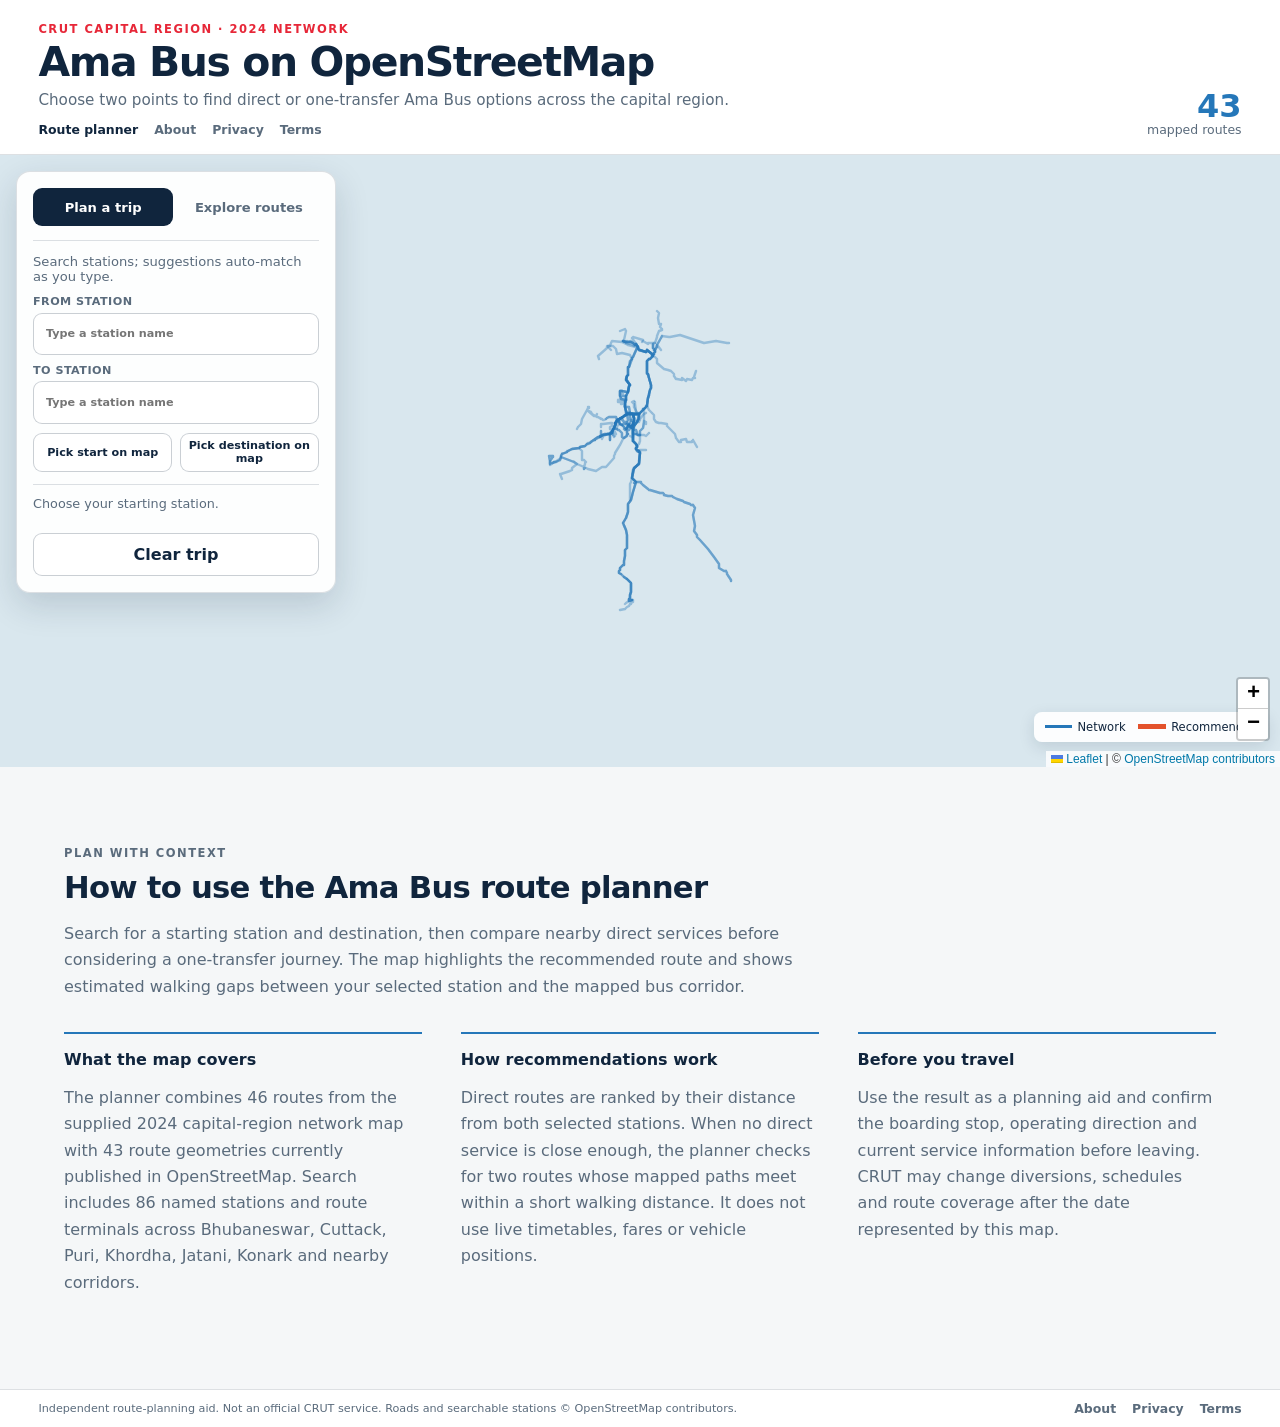
==== index.html @ f5d64ca7 "ui deatils" ====
<!doctype html>
<html lang="en">
<head>
  <meta charset="utf-8">
  <meta name="viewport" content="width=device-width, initial-scale=1">
  <meta name="description" content="Plan Ama Bus journeys across Bhubaneswar, Cuttack, Puri and the Odisha capital region using an interactive OpenStreetMap route explorer.">
  <title>Ama Bus Route Planner | Bhubaneswar, Cuttack and Puri</title>
  <script src="adsense-config.js"></script>
  <script defer src="adsense-loader.js"></script>
  <link rel="stylesheet" href="vendor/leaflet.css">
  <link rel="stylesheet" href="styles.css">
</head>
<body>
  <main class="app-shell">
    <header class="masthead">
      <div class="brand-block">
        <p class="eyebrow">CRUT CAPITAL REGION · 2024 NETWORK</p>
        <h1>Ama Bus on OpenStreetMap</h1>
        <p class="subtitle">Choose two points to find direct or one-transfer Ama Bus options across the capital region.</p>
        <nav class="site-nav" aria-label="Primary navigation">
          <a href="index.html" aria-current="page">Route planner</a>
          <a href="about.html">About</a>
          <a href="privacy.html">Privacy</a>
          <a href="terms.html">Terms</a>
        </nav>
      </div>
      <div class="coverage" aria-label="Map coverage">
        <strong>43</strong><span>mapped routes</span>
      </div>
    </header>

    <section class="map-stage" aria-label="Interactive Ama Bus route map">
      <div id="map"></div>
      <aside class="route-panel" aria-label="Route controls">
        <div class="mode-tabs" aria-label="Map mode">
          <button type="button" id="mode-plan" aria-pressed="true">Plan a trip</button>
          <button type="button" id="mode-explore" aria-pressed="false">Explore routes</button>
        </div>

        <section id="planner-view" aria-label="Trip planner">
          <p class="panel-prompt">Search stations; suggestions auto-match as you type.</p>
          <div class="station-fields">
            <label for="start-station">From station
              <input id="start-station" type="search" list="station-list" autocomplete="off" placeholder="Type a station name">
            </label>
            <label for="end-station">To station
              <input id="end-station" type="search" list="station-list" autocomplete="off" placeholder="Type a station name">
            </label>
            <datalist id="station-list"></datalist>
          </div>
          <div class="point-actions">
            <button type="button" id="set-start" aria-pressed="false">Pick start on map</button>
            <button type="button" id="set-end" aria-pressed="false">Pick destination on map</button>
          </div>
          <div id="trip-summary" class="trip-summary" aria-live="polite">Choose your starting station.</div>
          <div id="planner-results" class="planner-results" aria-live="polite"></div>
          <button type="button" id="clear-trip" class="secondary-button">Clear trip</button>
        </section>

        <section id="explore-view" hidden aria-label="Route explorer">
          <label for="route-select">Route</label>
          <select id="route-select">
            <option value="all">All mapped routes</option>
          </select>
          <div id="route-detail" class="route-detail" aria-live="polite">
            <p class="route-number">Network overview</p>
            <p>Choose a route to isolate it and inspect its terminals.</p>
          </div>
          <button type="button" id="fit-map">Fit network</button>
        </section>
      </aside>
      <div class="map-key" aria-hidden="true">
        <span><i class="line all"></i>Network</span>
        <span><i class="line selected"></i>Recommended</span>
      </div>
    </section>

    <section class="ad-zone" data-ad-placement="after-map" hidden aria-label="Advertisement">
      <span>Advertisement</span>
      <ins class="adsbygoogle" data-ad-format="auto" data-full-width-responsive="true"></ins>
    </section>

    <section class="content-section" aria-labelledby="planner-guide-title">
      <div class="content-intro">
        <p class="eyebrow">PLAN WITH CONTEXT</p>
        <h2 id="planner-guide-title">How to use the Ama Bus route planner</h2>
        <p>Search for a starting station and destination, then compare nearby direct services before considering a one-transfer journey. The map highlights the recommended route and shows estimated walking gaps between your selected station and the mapped bus corridor.</p>
      </div>
      <div class="content-grid">
        <article>
          <h3>What the map covers</h3>
          <p>The planner combines 46 routes from the supplied 2024 capital-region network map with 43 route geometries currently published in OpenStreetMap. Search includes 86 named stations and route terminals across Bhubaneswar, Cuttack, Puri, Khordha, Jatani, Konark and nearby corridors.</p>
        </article>
        <article>
          <h3>How recommendations work</h3>
          <p>Direct routes are ranked by their distance from both selected stations. When no direct service is close enough, the planner checks for two routes whose mapped paths meet within a short walking distance. It does not use live timetables, fares or vehicle positions.</p>
        </article>
        <article>
          <h3>Before you travel</h3>
          <p>Use the result as a planning aid and confirm the boarding stop, operating direction and current service information before leaving. CRUT may change diversions, schedules and route coverage after the date represented by this map.</p>
        </article>
      </div>
    </section>

    <footer class="site-footer">
      <p>Independent route-planning aid. Not an official CRUT service. Roads and searchable stations © OpenStreetMap contributors.</p>
      <nav aria-label="Footer navigation">
        <a href="about.html">About</a>
        <a href="privacy.html">Privacy</a>
        <a href="terms.html">Terms</a>
      </nav>
    </footer>
  </main>

  <script src="vendor/leaflet.js"></script>
  <script src="data/stations.js"></script>
  <script src="data/routes.js"></script>
  <script src="app.js"></script>
</body>
</html>
---- vendor/leaflet.css ----
/* required styles */

.leaflet-pane,
.leaflet-tile,
.leaflet-marker-icon,
.leaflet-marker-shadow,
.leaflet-tile-container,
.leaflet-pane > svg,
.leaflet-pane > canvas,
.leaflet-zoom-box,
.leaflet-image-layer,
.leaflet-layer {
	position: absolute;
	left: 0;
	top: 0;
	}
.leaflet-container {
	overflow: hidden;
	}
.leaflet-tile,
.leaflet-marker-icon,
.leaflet-marker-shadow {
	-webkit-user-select: none;
	   -moz-user-select: none;
	        user-select: none;
	  -webkit-user-drag: none;
	}
/* Prevents IE11 from highlighting tiles in blue */
.leaflet-tile::selection {
	background: transparent;
}
/* Safari renders non-retina tile on retina better with this, but Chrome is worse */
.leaflet-safari .leaflet-tile {
	image-rendering: -webkit-optimize-contrast;
	}
/* hack that prevents hw layers "stretching" when loading new tiles */
.leaflet-safari .leaflet-tile-container {
	width: 1600px;
	height: 1600px;
	-webkit-transform-origin: 0 0;
	}
.leaflet-marker-icon,
.leaflet-marker-shadow {
	display: block;
	}
/* .leaflet-container svg: reset svg max-width decleration shipped in Joomla! (joomla.org) 3.x */
/* .leaflet-container img: map is broken in FF if you have max-width: 100% on tiles */
.leaflet-container .leaflet-overlay-pane svg {
	max-width: none !important;
	max-height: none !important;
	}
.leaflet-container .leaflet-marker-pane img,
.leaflet-container .leaflet-shadow-pane img,
.leaflet-container .leaflet-tile-pane img,
.leaflet-container img.leaflet-image-layer,
.leaflet-container .leaflet-tile {
	max-width: none !important;
	max-height: none !important;
	width: auto;
	padding: 0;
	}

.leaflet-container img.leaflet-tile {
	/* See: https://bugs.chromium.org/p/chromium/issues/detail?id=600120 */
	mix-blend-mode: plus-lighter;
}

.leaflet-container.leaflet-touch-zoom {
	-ms-touch-action: pan-x pan-y;
	touch-action: pan-x pan-y;
	}
.leaflet-container.leaflet-touch-drag {
	-ms-touch-action: pinch-zoom;
	/* Fallback for FF which doesn't support pinch-zoom */
	touch-action: none;
	touch-action: pinch-zoom;
}
.leaflet-container.leaflet-touch-drag.leaflet-touch-zoom {
	-ms-touch-action: none;
	touch-action: none;
}
.leaflet-container {
	-webkit-tap-highlight-color: transparent;
}
.leaflet-container a {
	-webkit-tap-highlight-color: rgba(51, 181, 229, 0.4);
}
.leaflet-tile {
	filter: inherit;
	visibility: hidden;
	}
.leaflet-tile-loaded {
	visibility: inherit;
	}
.leaflet-zoom-box {
	width: 0;
	height: 0;
	-moz-box-sizing: border-box;
	     box-sizing: border-box;
	z-index: 800;
	}
/* workaround for https://bugzilla.mozilla.org/show_bug.cgi?id=888319 */
.leaflet-overlay-pane svg {
	-moz-user-select: none;
	}

.leaflet-pane         { z-index: 400; }

.leaflet-tile-pane    { z-index: 200; }
.leaflet-overlay-pane { z-index: 400; }
.leaflet-shadow-pane  { z-index: 500; }
.leaflet-marker-pane  { z-index: 600; }
.leaflet-tooltip-pane   { z-index: 650; }
.leaflet-popup-pane   { z-index: 700; }

.leaflet-map-pane canvas { z-index: 100; }
.leaflet-map-pane svg    { z-index: 200; }

.leaflet-vml-shape {
	width: 1px;
	height: 1px;
	}
.lvml {
	behavior: url(#default#VML);
	display: inline-block;
	position: absolute;
	}


/* control positioning */

.leaflet-control {
	position: relative;
	z-index: 800;
	pointer-events: visiblePainted; /* IE 9-10 doesn't have auto */
	pointer-events: auto;
	}
.leaflet-top,
.leaflet-bottom {
	position: absolute;
	z-index: 1000;
	pointer-events: none;
	}
.leaflet-top {
	top: 0;
	}
.leaflet-right {
	right: 0;
	}
.leaflet-bottom {
	bottom: 0;
	}
.leaflet-left {
	left: 0;
	}
.leaflet-control {
	float: left;
	clear: both;
	}
.leaflet-right .leaflet-control {
	float: right;
	}
.leaflet-top .leaflet-control {
	margin-top: 10px;
	}
.leaflet-bottom .leaflet-control {
	margin-bottom: 10px;
	}
.leaflet-left .leaflet-control {
	margin-left: 10px;
	}
.leaflet-right .leaflet-control {
	margin-right: 10px;
	}


/* zoom and fade animations */

.leaflet-fade-anim .leaflet-popup {
	opacity: 0;
	-webkit-transition: opacity 0.2s linear;
	   -moz-transition: opacity 0.2s linear;
	        transition: opacity 0.2s linear;
	}
.leaflet-fade-anim .leaflet-map-pane .leaflet-popup {
	opacity: 1;
	}
.leaflet-zoom-animated {
	-webkit-transform-origin: 0 0;
	    -ms-transform-origin: 0 0;
	        transform-origin: 0 0;
	}
svg.leaflet-zoom-animated {
	will-change: transform;
}

.leaflet-zoom-anim .leaflet-zoom-animated {
	-webkit-transition: -webkit-transform 0.25s cubic-bezier(0,0,0.25,1);
	   -moz-transition:    -moz-transform 0.25s cubic-bezier(0,0,0.25,1);
	        transition:         transform 0.25s cubic-bezier(0,0,0.25,1);
	}
.leaflet-zoom-anim .leaflet-tile,
.leaflet-pan-anim .leaflet-tile {
	-webkit-transition: none;
	   -moz-transition: none;
	        transition: none;
	}

.leaflet-zoom-anim .leaflet-zoom-hide {
	visibility: hidden;
	}


/* cursors */

.leaflet-interactive {
	cursor: pointer;
	}
.leaflet-grab {
	cursor: -webkit-grab;
	cursor:    -moz-grab;
	cursor:         grab;
	}
.leaflet-crosshair,
.leaflet-crosshair .leaflet-interactive {
	cursor: crosshair;
	}
.leaflet-popup-pane,
.leaflet-control {
	cursor: auto;
	}
.leaflet-dragging .leaflet-grab,
.leaflet-dragging .leaflet-grab .leaflet-interactive,
.leaflet-dragging .leaflet-marker-draggable {
	cursor: move;
	cursor: -webkit-grabbing;
	cursor:    -moz-grabbing;
	cursor:         grabbing;
	}

/* marker & overlays interactivity */
.leaflet-marker-icon,
.leaflet-marker-shadow,
.leaflet-image-layer,
.leaflet-pane > svg path,
.leaflet-tile-container {
	pointer-events: none;
	}

.leaflet-marker-icon.leaflet-interactive,
.leaflet-image-layer.leaflet-interactive,
.leaflet-pane > svg path.leaflet-interactive,
svg.leaflet-image-layer.leaflet-interactive path {
	pointer-events: visiblePainted; /* IE 9-10 doesn't have auto */
	pointer-events: auto;
	}

/* visual tweaks */

.leaflet-container {
	background: #ddd;
	outline-offset: 1px;
	}
.leaflet-container a {
	color: #0078A8;
	}
.leaflet-zoom-box {
	border: 2px dotted #38f;
	background: rgba(255,255,255,0.5);
	}


/* general typography */
.leaflet-container {
	font-family: "Helvetica Neue", Arial, Helvetica, sans-serif;
	font-size: 12px;
	font-size: 0.75rem;
	line-height: 1.5;
	}


/* general toolbar styles */

.leaflet-bar {
	box-shadow: 0 1px 5px rgba(0,0,0,0.65);
	border-radius: 4px;
	}
.leaflet-bar a {
	background-color: #fff;
	border-bottom: 1px solid #ccc;
	width: 26px;
	height: 26px;
	line-height: 26px;
	display: block;
	text-align: center;
	text-decoration: none;
	color: black;
	}
.leaflet-bar a,
.leaflet-control-layers-toggle {
	background-position: 50% 50%;
	background-repeat: no-repeat;
	display: block;
	}
.leaflet-bar a:hover,
.leaflet-bar a:focus {
	background-color: #f4f4f4;
	}
.leaflet-bar a:first-child {
	border-top-left-radius: 4px;
	border-top-right-radius: 4px;
	}
.leaflet-bar a:last-child {
	border-bottom-left-radius: 4px;
	border-bottom-right-radius: 4px;
	border-bottom: none;
	}
.leaflet-bar a.leaflet-disabled {
	cursor: default;
	background-color: #f4f4f4;
	color: #bbb;
	}

.leaflet-touch .leaflet-bar a {
	width: 30px;
	height: 30px;
	line-height: 30px;
	}
.leaflet-touch .leaflet-bar a:first-child {
	border-top-left-radius: 2px;
	border-top-right-radius: 2px;
	}
.leaflet-touch .leaflet-bar a:last-child {
	border-bottom-left-radius: 2px;
	border-bottom-right-radius: 2px;
	}

/* zoom control */

.leaflet-control-zoom-in,
.leaflet-control-zoom-out {
	font: bold 18px 'Lucida Console', Monaco, monospace;
	text-indent: 1px;
	}

.leaflet-touch .leaflet-control-zoom-in, .leaflet-touch .leaflet-control-zoom-out  {
	font-size: 22px;
	}


/* layers control */

.leaflet-control-layers {
	box-shadow: 0 1px 5px rgba(0,0,0,0.4);
	background: #fff;
	border-radius: 5px;
	}
.leaflet-control-layers-toggle {
	background-image: url(images/layers.png);
	width: 36px;
	height: 36px;
	}
.leaflet-retina .leaflet-control-layers-toggle {
	background-image: url(images/layers-2x.png);
	background-size: 26px 26px;
	}
.leaflet-touch .leaflet-control-layers-toggle {
	width: 44px;
	height: 44px;
	}
.leaflet-control-layers .leaflet-control-layers-list,
.leaflet-control-layers-expanded .leaflet-control-layers-toggle {
	display: none;
	}
.leaflet-control-layers-expanded .leaflet-control-layers-list {
	display: block;
	position: relative;
	}
.leaflet-control-layers-expanded {
	padding: 6px 10px 6px 6px;
	color: #333;
	background: #fff;
	}
.leaflet-control-layers-scrollbar {
	overflow-y: scroll;
	overflow-x: hidden;
	padding-right: 5px;
	}
.leaflet-control-layers-selector {
	margin-top: 2px;
	position: relative;
	top: 1px;
	}
.leaflet-control-layers label {
	display: block;
	font-size: 13px;
	font-size: 1.08333em;
	}
.leaflet-control-layers-separator {
	height: 0;
	border-top: 1px solid #ddd;
	margin: 5px -10px 5px -6px;
	}

/* Default icon URLs */
.leaflet-default-icon-path { /* used only in path-guessing heuristic, see L.Icon.Default */
	background-image: url(images/marker-icon.png);
	}


/* attribution and scale controls */

.leaflet-container .leaflet-control-attribution {
	background: #fff;
	background: rgba(255, 255, 255, 0.8);
	margin: 0;
	}
.leaflet-control-attribution,
.leaflet-control-scale-line {
	padding: 0 5px;
	color: #333;
	line-height: 1.4;
	}
.leaflet-control-attribution a {
	text-decoration: none;
	}
.leaflet-control-attribution a:hover,
.leaflet-control-attribution a:focus {
	text-decoration: underline;
	}
.leaflet-attribution-flag {
	display: inline !important;
	vertical-align: baseline !important;
	width: 1em;
	height: 0.6669em;
	}
.leaflet-left .leaflet-control-scale {
	margin-left: 5px;
	}
.leaflet-bottom .leaflet-control-scale {
	margin-bottom: 5px;
	}
.leaflet-control-scale-line {
	border: 2px solid #777;
	border-top: none;
	line-height: 1.1;
	padding: 2px 5px 1px;
	white-space: nowrap;
	-moz-box-sizing: border-box;
	     box-sizing: border-box;
	background: rgba(255, 255, 255, 0.8);
	text-shadow: 1px 1px #fff;
	}
.leaflet-control-scale-line:not(:first-child) {
	border-top: 2px solid #777;
	border-bottom: none;
	margin-top: -2px;
	}
.leaflet-control-scale-line:not(:first-child):not(:last-child) {
	border-bottom: 2px solid #777;
	}

.leaflet-touch .leaflet-control-attribution,
.leaflet-touch .leaflet-control-layers,
.leaflet-touch .leaflet-bar {
	box-shadow: none;
	}
.leaflet-touch .leaflet-control-layers,
.leaflet-touch .leaflet-bar {
	border: 2px solid rgba(0,0,0,0.2);
	background-clip: padding-box;
	}


/* popup */

.leaflet-popup {
	position: absolute;
	text-align: center;
	margin-bottom: 20px;
	}
.leaflet-popup-content-wrapper {
	padding: 1px;
	text-align: left;
	border-radius: 12px;
	}
.leaflet-popup-content {
	margin: 13px 24px 13px 20px;
	line-height: 1.3;
	font-size: 13px;
	font-size: 1.08333em;
	min-height: 1px;
	}
.leaflet-popup-content p {
	margin: 17px 0;
	margin: 1.3em 0;
	}
.leaflet-popup-tip-container {
	width: 40px;
	height: 20px;
	position: absolute;
	left: 50%;
	margin-top: -1px;
	margin-left: -20px;
	overflow: hidden;
	pointer-events: none;
	}
.leaflet-popup-tip {
	width: 17px;
	height: 17px;
	padding: 1px;

	margin: -10px auto 0;
	pointer-events: auto;

	-webkit-transform: rotate(45deg);
	   -moz-transform: rotate(45deg);
	    -ms-transform: rotate(45deg);
	        transform: rotate(45deg);
	}
.leaflet-popup-content-wrapper,
.leaflet-popup-tip {
	background: white;
	color: #333;
	box-shadow: 0 3px 14px rgba(0,0,0,0.4);
	}
.leaflet-container a.leaflet-popup-close-button {
	position: absolute;
	top: 0;
	right: 0;
	border: none;
	text-align: center;
	width: 24px;
	height: 24px;
	font: 16px/24px Tahoma, Verdana, sans-serif;
	color: #757575;
	text-decoration: none;
	background: transparent;
	}
.leaflet-container a.leaflet-popup-close-button:hover,
.leaflet-container a.leaflet-popup-close-button:focus {
	color: #585858;
	}
.leaflet-popup-scrolled {
	overflow: auto;
	}

.leaflet-oldie .leaflet-popup-content-wrapper {
	-ms-zoom: 1;
	}
.leaflet-oldie .leaflet-popup-tip {
	width: 24px;
	margin: 0 auto;

	-ms-filter: "progid:DXImageTransform.Microsoft.Matrix(M11=0.70710678, M12=0.70710678, M21=-0.70710678, M22=0.70710678)";
	filter: progid:DXImageTransform.Microsoft.Matrix(M11=0.70710678, M12=0.70710678, M21=-0.70710678, M22=0.70710678);
	}

.leaflet-oldie .leaflet-control-zoom,
.leaflet-oldie .leaflet-control-layers,
.leaflet-oldie .leaflet-popup-content-wrapper,
.leaflet-oldie .leaflet-popup-tip {
	border: 1px solid #999;
	}


/* div icon */

.leaflet-div-icon {
	background: #fff;
	border: 1px solid #666;
	}


/* Tooltip */
/* Base styles for the element that has a tooltip */
.leaflet-tooltip {
	position: absolute;
	padding: 6px;
	background-color: #fff;
	border: 1px solid #fff;
	border-radius: 3px;
	color: #222;
	white-space: nowrap;
	-webkit-user-select: none;
	-moz-user-select: none;
	-ms-user-select: none;
	user-select: none;
	pointer-events: none;
	box-shadow: 0 1px 3px rgba(0,0,0,0.4);
	}
.leaflet-tooltip.leaflet-interactive {
	cursor: pointer;
	pointer-events: auto;
	}
.leaflet-tooltip-top:before,
.leaflet-tooltip-bottom:before,
.leaflet-tooltip-left:before,
.leaflet-tooltip-right:before {
	position: absolute;
	pointer-events: none;
	border: 6px solid transparent;
	background: transparent;
	content: "";
	}

/* Directions */

.leaflet-tooltip-bottom {
	margin-top: 6px;
}
.leaflet-tooltip-top {
	margin-top: -6px;
}
.leaflet-tooltip-bottom:before,
.leaflet-tooltip-top:before {
	left: 50%;
	margin-left: -6px;
	}
.leaflet-tooltip-top:before {
	bottom: 0;
	margin-bottom: -12px;
	border-top-color: #fff;
	}
.leaflet-tooltip-bottom:before {
	top: 0;
	margin-top: -12px;
	margin-left: -6px;
	border-bottom-color: #fff;
	}
.leaflet-tooltip-left {
	margin-left: -6px;
}
.leaflet-tooltip-right {
	margin-left: 6px;
}
.leaflet-tooltip-left:before,
.leaflet-tooltip-right:before {
	top: 50%;
	margin-top: -6px;
	}
.leaflet-tooltip-left:before {
	right: 0;
	margin-right: -12px;
	border-left-color: #fff;
	}
.leaflet-tooltip-right:before {
	left: 0;
	margin-left: -12px;
	border-right-color: #fff;
	}

/* Printing */

@media print {
	/* Prevent printers from removing background-images of controls. */
	.leaflet-control {
		-webkit-print-color-adjust: exact;
		print-color-adjust: exact;
		}
	}
---- styles.css ----
:root {
  color-scheme: light;
  --ink: #10253d;
  --muted: #5a6b7c;
  --paper: #f5f7f8;
  --panel: rgba(255, 255, 255, 0.94);
  --border: rgba(16, 37, 61, 0.14);
  --network: #2577b9;
  --selected: #e3522c;
  --accent: #e72738;
  --shadow: 0 12px 34px rgba(16, 37, 61, 0.16);
}

* { box-sizing: border-box; }

html, body { margin: 0; min-height: 100%; }

body {
  background: var(--paper);
  color: var(--ink);
  font-family: Inter, ui-sans-serif, system-ui, -apple-system, BlinkMacSystemFont, "Segoe UI", sans-serif;
}

.app-shell { min-height: 100vh; display: flex; flex-direction: column; }

.masthead {
  display: flex;
  align-items: flex-end;
  justify-content: space-between;
  gap: 2rem;
  padding: 1.35rem clamp(1rem, 3vw, 3rem) 1.1rem;
  background: #fff;
  border-bottom: 1px solid var(--border);
}

.eyebrow {
  margin: 0 0 .35rem;
  color: var(--accent);
  font-size: .72rem;
  font-weight: 800;
  letter-spacing: .13em;
}

h1 { margin: 0; font-size: clamp(1.65rem, 3.2vw, 2.7rem); line-height: 1.04; letter-spacing: -.035em; }

.subtitle { margin: .45rem 0 0; color: var(--muted); font-size: .95rem; }

.site-nav { display: flex; flex-wrap: wrap; gap: .35rem 1rem; margin-top: .8rem; }
.site-nav a, .site-footer a { color: var(--muted); font-size: .78rem; font-weight: 700; text-decoration: none; }
.site-nav a:hover, .site-footer a:hover { color: var(--network); text-decoration: underline; }
.site-nav a[aria-current="page"] { color: var(--ink); }

.coverage { display: grid; min-width: 8rem; text-align: right; }
.coverage strong { color: var(--network); font-size: 2rem; line-height: 1; }
.coverage span { color: var(--muted); font-size: .78rem; }

.map-stage { position: relative; flex: 1; min-height: 68vh; }
#map { position: absolute; inset: 0; background: #d9e7ee; }

.route-panel {
  position: absolute;
  z-index: 800;
  top: 1rem;
  left: 1rem;
  width: min(20rem, calc(100% - 2rem));
  padding: 1rem;
  border: 1px solid var(--border);
  border-radius: 14px;
  background: var(--panel);
  box-shadow: var(--shadow);
  backdrop-filter: blur(12px);
}

.route-panel label { display: block; margin-bottom: .38rem; font-size: .78rem; font-weight: 750; letter-spacing: .06em; text-transform: uppercase; }

[hidden] { display: none !important; }

.mode-tabs {
  display: grid;
  grid-template-columns: 1fr 1fr;
  gap: .35rem;
  margin-bottom: .85rem;
  padding-bottom: .85rem;
  border-bottom: 1px solid var(--border);
}

.mode-tabs button {
  min-height: 2.35rem;
  padding: .35rem .45rem;
  border-color: transparent;
  background: transparent;
  color: var(--muted);
  font-size: .82rem;
}

.mode-tabs button[aria-pressed="true"] { background: var(--ink); color: #fff; }

input, select, button {
  width: 100%;
  min-height: 2.65rem;
  border: 1px solid rgba(16, 37, 61, .22);
  border-radius: 9px;
  background: #fff;
  color: var(--ink);
  font: inherit;
}

input, select { padding: 0 .75rem; }
button { cursor: pointer; background: var(--ink); color: #fff; font-weight: 700; }
button:hover { background: #183c62; }
input:focus-visible, select:focus-visible, button:focus-visible { outline: 3px solid rgba(37, 119, 185, .28); outline-offset: 2px; }

.panel-prompt { margin: 0 0 .7rem; color: var(--muted); font-size: .82rem; }

.station-fields { display: grid; gap: .55rem; }
.station-fields label { margin: 0; color: var(--muted); font-size: .7rem; letter-spacing: .04em; }
.station-fields input { display: block; margin-top: .28rem; }

.point-actions { display: grid; grid-template-columns: 1fr 1fr; gap: .45rem; margin-top: .55rem; }
.point-actions button { min-height: 2.2rem; padding: .35rem; background: #fff; color: var(--ink); font-size: .7rem; }
.point-actions button[aria-pressed="true"] { border-color: var(--network); background: rgba(37, 119, 185, .1); color: #14598f; }

.trip-summary { margin-top: .75rem; padding: .65rem 0; border-top: 1px solid var(--border); color: var(--muted); font-size: .8rem; line-height: 1.35; }
.trip-summary strong { color: var(--ink); }

.planner-results { display: grid; gap: .4rem; }
.planner-results h2 { margin: 0 0 .1rem; font-size: .82rem; }
.journey-option { padding: .55rem .65rem; text-align: left; background: #fff; color: var(--ink); font-size: .78rem; line-height: 1.35; }
.journey-option[aria-pressed="true"] { border-color: var(--selected); background: rgba(227, 82, 44, .08); }
.journey-option strong { display: block; color: var(--network); font-size: .88rem; }
.journey-option small { color: var(--muted); font-size: .7rem; }
.planner-empty { margin: 0; color: #9f2b23; font-size: .78rem; font-weight: 700; }
.secondary-button { margin-top: .65rem; background: #fff; color: var(--ink); }
.secondary-button:hover { background: #edf2f5; }

.route-detail { min-height: 6.35rem; margin: .9rem 0 .75rem; padding-top: .75rem; border-top: 1px solid var(--border); }
.route-detail p { margin: .3rem 0; font-size: .85rem; line-height: 1.38; }
.route-detail .route-number { margin-top: 0; color: var(--network); font-size: 1.15rem; font-weight: 800; }
.route-detail .via { color: var(--muted); }
.route-detail .missing { color: #9f2b23; font-weight: 700; }
.route-detail a { color: var(--network); font-weight: 650; }

.map-key {
  position: absolute;
  z-index: 700;
  right: .75rem;
  bottom: 1.6rem;
  display: flex;
  gap: .8rem;
  padding: .5rem .65rem;
  border-radius: 8px;
  background: rgba(255, 255, 255, .9);
  box-shadow: 0 5px 16px rgba(16, 37, 61, .13);
  color: var(--ink);
  font-size: .72rem;
}

.map-key span { display: flex; align-items: center; gap: .35rem; }
.map-key .line { display: inline-block; width: 1.7rem; border-top: 3px solid var(--network); }
.map-key .line.selected { border-top-width: 5px; border-color: var(--selected); }

.leaflet-container.planning-start, .leaflet-container.planning-end { cursor: crosshair; }

.route-label {
  border: 0 !important;
  border-radius: 999px !important;
  background: var(--ink) !important;
  color: #fff !important;
  box-shadow: 0 2px 8px rgba(16, 37, 61, .25) !important;
  font-weight: 800;
}
.route-label::before { display: none; }

.ad-zone {
  width: min(70rem, calc(100% - 2rem));
  min-height: 7.5rem;
  margin: 1.25rem auto 0;
  padding: .65rem;
  background: #fff;
  border: 1px solid var(--border);
  text-align: center;
}
.ad-zone > span { display: block; margin-bottom: .35rem; color: var(--muted); font-size: .65rem; letter-spacing: .08em; text-transform: uppercase; }

.content-section {
  width: min(72rem, calc(100% - 2rem));
  margin: 0 auto;
  padding: clamp(2.5rem, 6vw, 5rem) 0;
}
.content-intro { max-width: 48rem; }
.content-section h2, .info-page h2 { margin: 0 0 .8rem; font-size: clamp(1.45rem, 2.4vw, 2rem); letter-spacing: -.025em; }
.content-section h3 { margin: 0 0 .55rem; font-size: 1rem; }
.content-section p, .info-page p, .info-page li { color: var(--muted); line-height: 1.65; }
.content-grid { display: grid; grid-template-columns: repeat(3, 1fr); gap: clamp(1rem, 3vw, 2.5rem); margin-top: 2rem; }
.content-grid article { padding-top: 1rem; border-top: 2px solid var(--network); }

.info-shell { min-height: 100vh; display: flex; flex-direction: column; }
.info-header { align-items: flex-start; }
.info-page { width: min(52rem, calc(100% - 2rem)); margin: 0 auto; padding: clamp(2.5rem, 7vw, 5rem) 0; }
.info-page section + section { margin-top: 2.5rem; padding-top: 2rem; border-top: 1px solid var(--border); }
.info-page p { margin: .75rem 0 0; }
.info-page ul { margin: .8rem 0 0; padding-left: 1.25rem; }
.info-page li + li { margin-top: .45rem; }
.info-page a { color: var(--network); }

footer {
  display: flex;
  justify-content: space-between;
  gap: 1.5rem;
  padding: .7rem clamp(1rem, 3vw, 3rem);
  border-top: 1px solid var(--border);
  background: #fff;
  color: var(--muted);
  font-size: .7rem;
}
footer p { margin: 0; max-width: 52rem; }
.site-footer { margin-top: auto; align-items: center; }
.site-footer nav { display: flex; flex-wrap: wrap; gap: .8rem 1rem; }

@media (max-width: 640px) {
  .masthead { align-items: flex-start; padding-bottom: .9rem; }
  .coverage { min-width: auto; }
  .subtitle { display: none; }
  .map-stage { min-height: 72vh; }
  .route-panel { top: .65rem; left: .65rem; width: calc(100% - 1.3rem); padding: .75rem; }
  .point-actions { display: none; }
  .route-detail { min-height: 0; }
  .map-key { bottom: .85rem; }
  footer { display: block; }
  .site-footer nav { margin-top: .6rem; }
  footer p + p { margin-top: .35rem; }
  .content-grid { grid-template-columns: 1fr; }
}
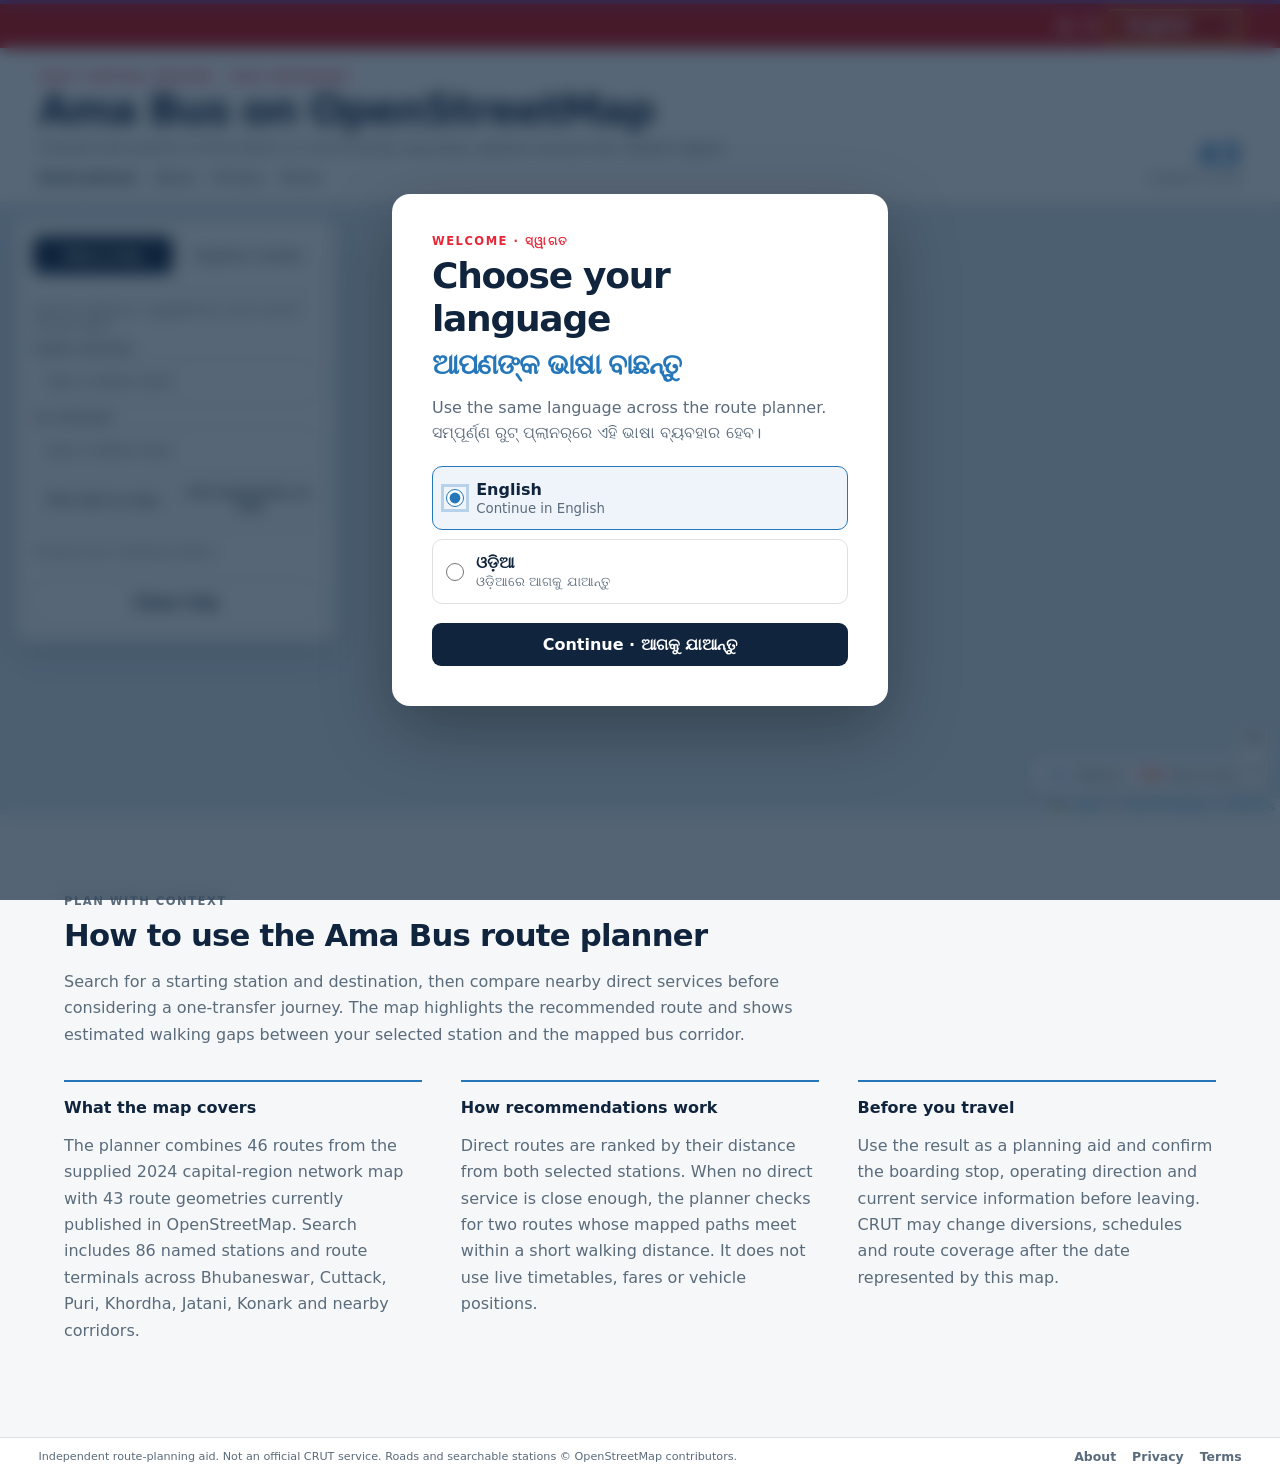
==== commit 36821f89: "Add i18n support to planner and info pages" ====
--- a/index.html
+++ b/index.html
@@ -7,25 +7,26 @@
   <title>Ama Bus Route Planner | Bhubaneswar, Cuttack and Puri</title>
   <script src="adsense-config.js"></script>
   <script defer src="adsense-loader.js"></script>
+  <script src="i18n.js"></script>
   <link rel="stylesheet" href="vendor/leaflet.css">
   <link rel="stylesheet" href="styles.css">
 </head>
-<body>
+<body data-page="home">
   <main class="app-shell">
     <header class="masthead">
       <div class="brand-block">
-        <p class="eyebrow">CRUT CAPITAL REGION · 2024 NETWORK</p>
-        <h1>Ama Bus on OpenStreetMap</h1>
-        <p class="subtitle">Choose two points to find direct or one-transfer Ama Bus options across the capital region.</p>
+        <p class="eyebrow" data-i18n="home.eyebrow">CRUT CAPITAL REGION · 2024 NETWORK</p>
+        <h1 data-i18n="home.heading">Ama Bus on OpenStreetMap</h1>
+        <p class="subtitle" data-i18n="home.subtitle">Choose two points to find direct or one-transfer Ama Bus options across the capital region.</p>
         <nav class="site-nav" aria-label="Primary navigation">
-          <a href="index.html" aria-current="page">Route planner</a>
-          <a href="about.html">About</a>
-          <a href="privacy.html">Privacy</a>
-          <a href="terms.html">Terms</a>
+          <a href="./" aria-current="page" data-i18n="common.planner">Route planner</a>
+          <a href="about.html" data-i18n="common.about">About</a>
+          <a href="privacy.html" data-i18n="common.privacy">Privacy</a>
+          <a href="terms.html" data-i18n="common.terms">Terms</a>
         </nav>
       </div>
       <div class="coverage" aria-label="Map coverage">
-        <strong>43</strong><span>mapped routes</span>
+        <strong>43</strong><span data-i18n="home.mappedRoutes">mapped routes</span>
       </div>
     </header>
 
@@ -33,81 +34,81 @@
       <div id="map"></div>
       <aside class="route-panel" aria-label="Route controls">
         <div class="mode-tabs" aria-label="Map mode">
-          <button type="button" id="mode-plan" aria-pressed="true">Plan a trip</button>
-          <button type="button" id="mode-explore" aria-pressed="false">Explore routes</button>
+          <button type="button" id="mode-plan" aria-pressed="true" data-i18n="home.planTrip">Plan a trip</button>
+          <button type="button" id="mode-explore" aria-pressed="false" data-i18n="home.explore">Explore routes</button>
         </div>
 
         <section id="planner-view" aria-label="Trip planner">
-          <p class="panel-prompt">Search stations; suggestions auto-match as you type.</p>
+          <p class="panel-prompt" data-i18n="home.prompt">Search stations; suggestions auto-match as you type.</p>
           <div class="station-fields">
-            <label for="start-station">From station
-              <input id="start-station" type="search" list="station-list" autocomplete="off" placeholder="Type a station name">
+            <label for="start-station"><span data-i18n="home.from">From station</span>
+              <input id="start-station" type="search" list="station-list" autocomplete="off" placeholder="Type a station name" data-i18n-placeholder="home.stationPlaceholder">
             </label>
-            <label for="end-station">To station
-              <input id="end-station" type="search" list="station-list" autocomplete="off" placeholder="Type a station name">
+            <label for="end-station"><span data-i18n="home.to">To station</span>
+              <input id="end-station" type="search" list="station-list" autocomplete="off" placeholder="Type a station name" data-i18n-placeholder="home.stationPlaceholder">
             </label>
             <datalist id="station-list"></datalist>
           </div>
           <div class="point-actions">
-            <button type="button" id="set-start" aria-pressed="false">Pick start on map</button>
-            <button type="button" id="set-end" aria-pressed="false">Pick destination on map</button>
+            <button type="button" id="set-start" aria-pressed="false" data-i18n="home.pickStart">Pick start on map</button>
+            <button type="button" id="set-end" aria-pressed="false" data-i18n="home.pickDestination">Pick destination on map</button>
           </div>
-          <div id="trip-summary" class="trip-summary" aria-live="polite">Choose your starting station.</div>
+          <div id="trip-summary" class="trip-summary" aria-live="polite" data-i18n="home.chooseStart">Choose your starting station.</div>
           <div id="planner-results" class="planner-results" aria-live="polite"></div>
-          <button type="button" id="clear-trip" class="secondary-button">Clear trip</button>
+          <button type="button" id="clear-trip" class="secondary-button" data-i18n="home.clear">Clear trip</button>
         </section>
 
         <section id="explore-view" hidden aria-label="Route explorer">
-          <label for="route-select">Route</label>
+          <label for="route-select" data-i18n="home.route">Route</label>
           <select id="route-select">
-            <option value="all">All mapped routes</option>
+            <option value="all" data-i18n="home.allRoutes">All mapped routes</option>
           </select>
           <div id="route-detail" class="route-detail" aria-live="polite">
-            <p class="route-number">Network overview</p>
-            <p>Choose a route to isolate it and inspect its terminals.</p>
+            <p class="route-number" data-i18n="home.networkOverview">Network overview</p>
+            <p data-i18n="home.chooseRoute">Choose a route to isolate it and inspect its terminals.</p>
           </div>
-          <button type="button" id="fit-map">Fit network</button>
+          <button type="button" id="fit-map" data-i18n="home.fitNetwork">Fit network</button>
         </section>
       </aside>
       <div class="map-key" aria-hidden="true">
-        <span><i class="line all"></i>Network</span>
-        <span><i class="line selected"></i>Recommended</span>
+        <span><i class="line all"></i><b data-i18n="home.network">Network</b></span>
+        <span><i class="line selected"></i><b data-i18n="home.recommended">Recommended</b></span>
       </div>
     </section>
 
     <section class="ad-zone" data-ad-placement="after-map" hidden aria-label="Advertisement">
-      <span>Advertisement</span>
+      <span data-i18n="home.advertisement">Advertisement</span>
       <ins class="adsbygoogle" data-ad-format="auto" data-full-width-responsive="true"></ins>
     </section>
 
     <section class="content-section" aria-labelledby="planner-guide-title">
       <div class="content-intro">
-        <p class="eyebrow">PLAN WITH CONTEXT</p>
-        <h2 id="planner-guide-title">How to use the Ama Bus route planner</h2>
-        <p>Search for a starting station and destination, then compare nearby direct services before considering a one-transfer journey. The map highlights the recommended route and shows estimated walking gaps between your selected station and the mapped bus corridor.</p>
+        <p class="eyebrow" data-i18n="home.contextEyebrow">PLAN WITH CONTEXT</p>
+        <h2 id="planner-guide-title" data-i18n="home.guideTitle">How to use the Ama Bus route planner</h2>
+        <p data-i18n="home.guideIntro">Search for a starting station and destination, then compare nearby direct services before considering a one-transfer journey. The map highlights the recommended route and shows estimated walking gaps between your selected station and the mapped bus corridor.</p>
       </div>
       <div class="content-grid">
         <article>
-          <h3>What the map covers</h3>
-          <p>The planner combines 46 routes from the supplied 2024 capital-region network map with 43 route geometries currently published in OpenStreetMap. Search includes 86 named stations and route terminals across Bhubaneswar, Cuttack, Puri, Khordha, Jatani, Konark and nearby corridors.</p>
+          <h3 data-i18n="home.coverageTitle">What the map covers</h3>
+          <p data-i18n="home.coverageText">The planner combines 46 routes from the supplied 2024 capital-region network map with 43 route geometries currently published in OpenStreetMap. Search includes 86 named stations and route terminals across Bhubaneswar, Cuttack, Puri, Khordha, Jatani, Konark and nearby corridors.</p>
         </article>
         <article>
-          <h3>How recommendations work</h3>
-          <p>Direct routes are ranked by their distance from both selected stations. When no direct service is close enough, the planner checks for two routes whose mapped paths meet within a short walking distance. It does not use live timetables, fares or vehicle positions.</p>
+          <h3 data-i18n="home.recommendTitle">How recommendations work</h3>
+          <p data-i18n="home.recommendText">Direct routes are ranked by their distance from both selected stations. When no direct service is close enough, the planner checks for two routes whose mapped paths meet within a short walking distance. It does not use live timetables, fares or vehicle positions.</p>
         </article>
         <article>
-          <h3>Before you travel</h3>
-          <p>Use the result as a planning aid and confirm the boarding stop, operating direction and current service information before leaving. CRUT may change diversions, schedules and route coverage after the date represented by this map.</p>
+          <h3 data-i18n="home.travelTitle">Before you travel</h3>
+          <p data-i18n="home.travelText">Use the result as a planning aid and confirm the boarding stop, operating direction and current service information before leaving. CRUT may change diversions, schedules and route coverage after the date represented by this map.</p>
         </article>
       </div>
     </section>
 
     <footer class="site-footer">
-      <p>Independent route-planning aid. Not an official CRUT service. Roads and searchable stations © OpenStreetMap contributors.</p>
+      <p data-i18n="home.footer">Independent route-planning aid. Not an official CRUT service. Roads and searchable stations © OpenStreetMap contributors.</p>
       <nav aria-label="Footer navigation">
-        <a href="about.html">About</a>
-        <a href="privacy.html">Privacy</a>
-        <a href="terms.html">Terms</a>
+        <a href="about.html" data-i18n="common.about">About</a>
+        <a href="privacy.html" data-i18n="common.privacy">Privacy</a>
+        <a href="terms.html" data-i18n="common.terms">Terms</a>
       </nav>
     </footer>
   </main>
--- a/styles.css
+++ b/styles.css
@@ -20,6 +20,74 @@
   color: var(--ink);
   font-family: Inter, ui-sans-serif, system-ui, -apple-system, BlinkMacSystemFont, "Segoe UI", sans-serif;
 }
+
+.sr-only {
+  position: absolute;
+  width: 1px;
+  height: 1px;
+  padding: 0;
+  margin: -1px;
+  overflow: hidden;
+  clip: rect(0, 0, 0, 0);
+  white-space: nowrap;
+  border: 0;
+}
+
+.language-toolbar {
+  position: sticky;
+  z-index: 2100;
+  top: 0;
+  display: flex;
+  justify-content: flex-end;
+  min-height: 3rem;
+  padding: .3rem clamp(1rem, 3vw, 3rem);
+  border-top: 4px solid #7743a5;
+  background: #c90000;
+  box-shadow: 0 2px 8px rgba(16, 37, 61, .18);
+}
+
+.language-toolbar label { display: flex; align-items: center; gap: .55rem; color: #fff; font-weight: 800; }
+.language-toolbar select {
+  width: auto;
+  min-width: 7.5rem;
+  min-height: 2.15rem;
+  padding: 0 2rem 0 .65rem;
+  border: 2px solid #ffe600;
+  border-radius: 2px;
+  background-color: #b90000;
+  color: #fff;
+  font-weight: 750;
+}
+
+.language-welcome {
+  position: fixed;
+  z-index: 3000;
+  inset: 0;
+  display: grid;
+  place-items: center;
+  padding: 1rem;
+  background: rgba(16, 37, 61, .7);
+  backdrop-filter: blur(8px);
+}
+
+.language-card {
+  width: min(31rem, 100%);
+  padding: clamp(1.4rem, 5vw, 2.5rem);
+  border-radius: 18px;
+  background: #fff;
+  box-shadow: 0 24px 70px rgba(0, 0, 0, .3);
+}
+.language-card h1 { font-size: clamp(1.65rem, 5vw, 2.25rem); line-height: 1.2; }
+.language-card h1 span { color: var(--network); font-size: .78em; }
+.language-card > p:not(.eyebrow) { margin: .8rem 0 1.25rem; color: var(--muted); line-height: 1.55; }
+.language-card fieldset { display: grid; gap: .6rem; margin: 0 0 1rem; padding: 0; border: 0; }
+.language-card fieldset label { display: flex; align-items: center; gap: .75rem; padding: .8rem; border: 1px solid var(--border); border-radius: 10px; cursor: pointer; }
+.language-card fieldset label:has(input:checked) { border-color: var(--network); background: rgba(37, 119, 185, .08); }
+.language-card input { width: 1.15rem; min-height: 1.15rem; margin: 0; accent-color: var(--network); }
+.language-card label span { display: grid; gap: .15rem; }
+.language-card label strong { color: var(--ink); }
+.language-card label small { color: var(--muted); }
+.language-card button { margin-top: .2rem; }
 
 .app-shell { min-height: 100vh; display: flex; flex-direction: column; }
 
@@ -156,6 +224,7 @@
 }
 
 .map-key span { display: flex; align-items: center; gap: .35rem; }
+.map-key b { font-weight: 500; }
 .map-key .line { display: inline-block; width: 1.7rem; border-top: 3px solid var(--network); }
 .map-key .line.selected { border-top-width: 5px; border-color: var(--selected); }
 
@@ -218,6 +287,8 @@
 .site-footer nav { display: flex; flex-wrap: wrap; gap: .8rem 1rem; }
 
 @media (max-width: 640px) {
+  .language-toolbar { padding-right: .7rem; }
+  .language-toolbar select { min-width: 6.8rem; }
   .masthead { align-items: flex-start; padding-bottom: .9rem; }
   .coverage { min-width: auto; }
   .subtitle { display: none; }
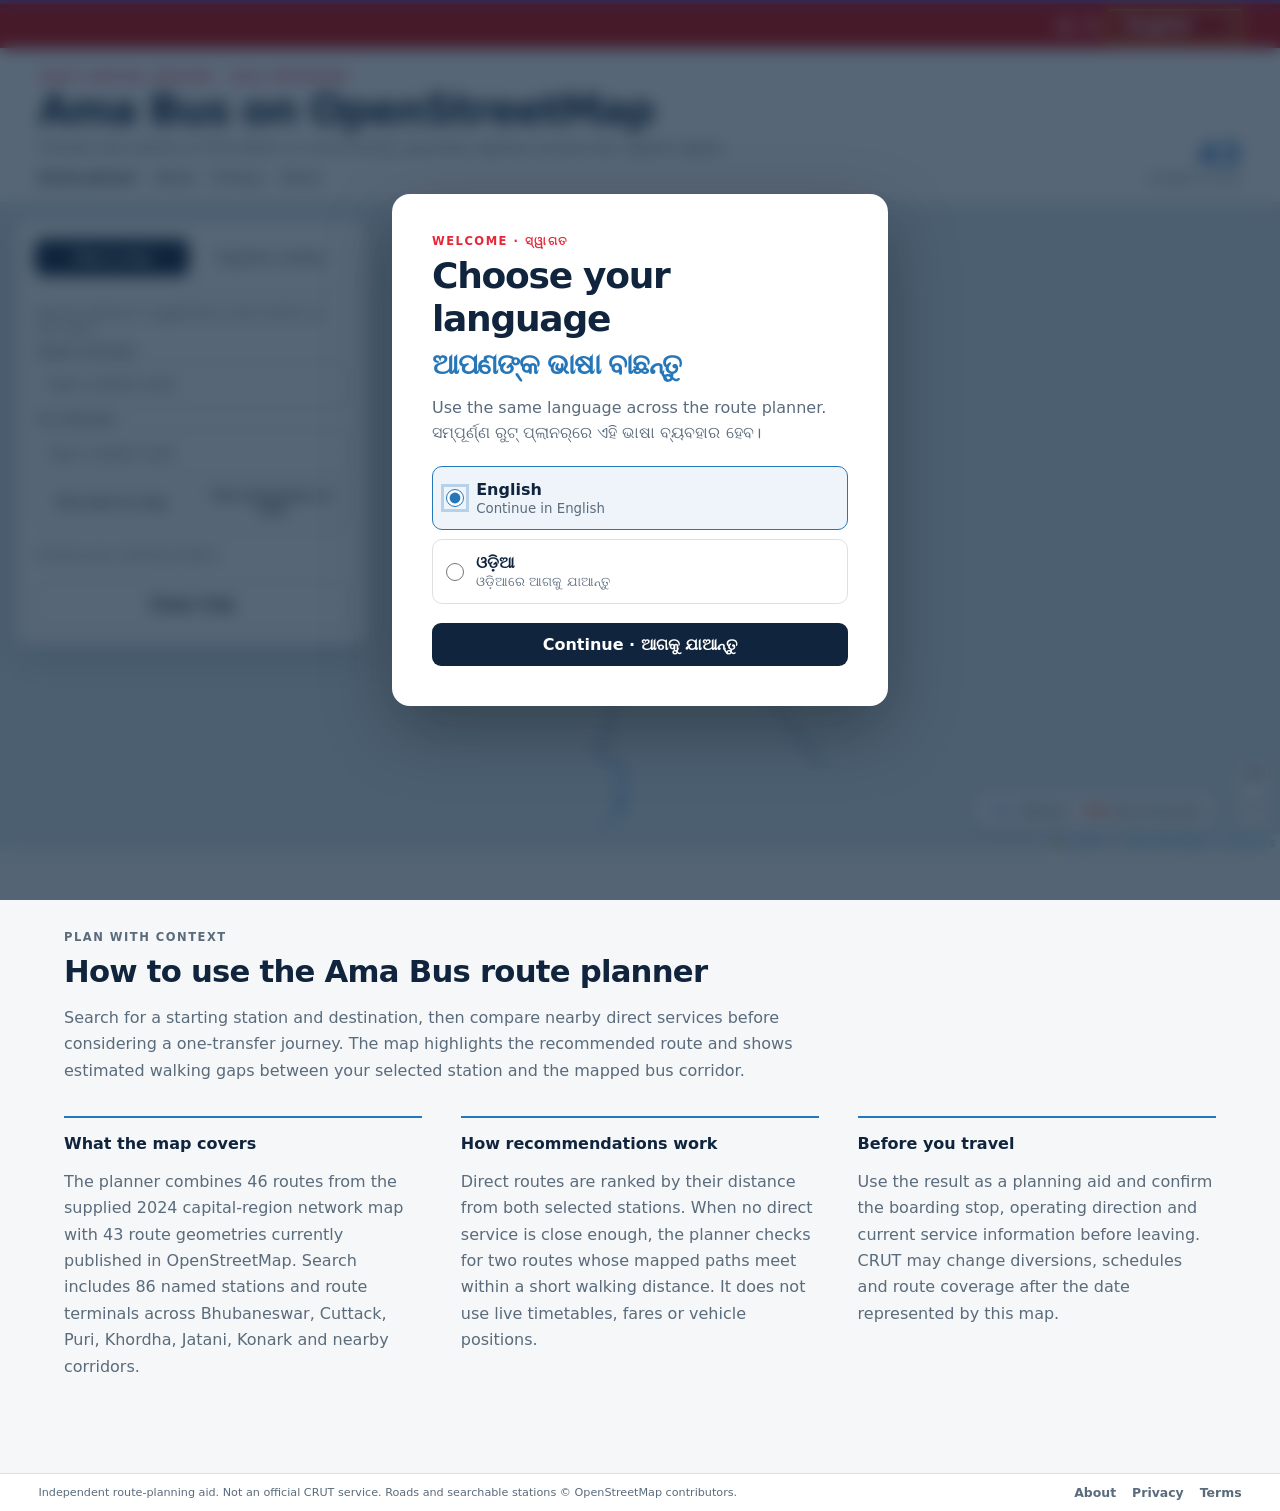
==== commit ecc98f19: "Add animated Ama Bus loading screen" ====
--- a/index.html
+++ b/index.html
@@ -8,10 +8,48 @@
   <script src="adsense-config.js"></script>
   <script defer src="adsense-loader.js"></script>
   <script src="i18n.js"></script>
+  <script defer src="loading.js"></script>
   <link rel="stylesheet" href="vendor/leaflet.css">
   <link rel="stylesheet" href="styles.css">
 </head>
-<body data-page="home">
+<body class="loading-active" data-page="home">
+  <div id="site-loader" class="site-loader" role="status" aria-live="polite" aria-label="Loading the Ama Bus route planner">
+    <div class="loading-shell">
+      <p class="loading-kicker">AMA BUS · ଆମ ବସ୍</p>
+      <h1 class="loading-title">Your route is on its way</h1>
+      <p class="loading-title-odia" lang="or">ଆପଣଙ୍କ ରୁଟ୍ ଆସୁଛି</p>
+
+      <div class="bus-route-animation" aria-hidden="true">
+        <span class="route-stop route-stop-start"></span>
+        <span class="route-stop route-stop-end"></span>
+        <div class="animated-bus">
+          <svg viewBox="0 0 180 86" role="img" aria-label="Ama Bus">
+            <defs>
+              <linearGradient id="bus-body-gradient" x1="0" y1="0" x2="1" y2="1">
+                <stop offset="0" stop-color="#f43f4f"></stop>
+                <stop offset="1" stop-color="#c30e2e"></stop>
+              </linearGradient>
+            </defs>
+            <path class="bus-shadow" d="M24 75h134c10 0 14 3 8 6H17c-6-3-3-6 7-6Z"></path>
+            <path class="bus-body" d="M15 19C15 9 23 3 34 3h98c16 0 27 8 31 22l8 28v17H8V29c0-6 2-10 7-10Z"></path>
+            <path class="bus-accent" d="M8 52h163v18H8z"></path>
+            <path class="bus-bumper" d="M3 65h172v8H3z"></path>
+            <path class="bus-window" d="M27 12h25v29H23V22c0-5 1-8 4-10Zm33 0h27v29H60V12Zm35 0h27v29H95V12Zm35 0h8c9 0 15 5 18 15l4 14h-30V12Z"></path>
+            <path class="bus-door" d="M117 48h30v22h-30z"></path>
+            <path class="bus-light" d="M157 52h12v8h-12z"></path>
+            <text class="bus-name" x="24" y="62">AMA BUS</text>
+            <g class="wheel wheel-back"><circle cx="39" cy="71" r="13"></circle><circle cx="39" cy="71" r="5"></circle><path d="M39 59v24M27 71h24M31 63l16 16M47 63 31 79"></path></g>
+            <g class="wheel wheel-front"><circle cx="142" cy="71" r="13"></circle><circle cx="142" cy="71" r="5"></circle><path d="M142 59v24M130 71h24M134 63l16 16M150 63l-16 16"></path></g>
+          </svg>
+        </div>
+      </div>
+
+      <p class="loading-message">Preparing the map and finding stations<span class="loading-dots" aria-hidden="true"></span></p>
+      <p class="loading-message-odia" lang="or">ମ୍ୟାପ୍ ଓ ଷ୍ଟେସନ୍ ପ୍ରସ୍ତୁତ ହେଉଛି</p>
+      <div class="loading-progress" aria-hidden="true"><span></span></div>
+    </div>
+  </div>
+
   <main class="app-shell">
     <header class="masthead">
       <div class="brand-block">
--- a/styles.css
+++ b/styles.css
@@ -13,12 +13,168 @@
 
 * { box-sizing: border-box; }
 
+html { min-width: 20rem; }
 html, body { margin: 0; min-height: 100%; }
 
 body {
   background: var(--paper);
   color: var(--ink);
   font-family: Inter, ui-sans-serif, system-ui, -apple-system, BlinkMacSystemFont, "Segoe UI", sans-serif;
+}
+
+body.loading-active { overflow: hidden; }
+
+.site-loader {
+  position: fixed;
+  z-index: 5000;
+  inset: 0;
+  display: grid;
+  place-items: center;
+  overflow: hidden;
+  padding: 1rem;
+  background:
+    radial-gradient(circle at 50% 42%, rgba(37, 119, 185, .18), transparent 32rem),
+    linear-gradient(145deg, #050b14 0%, #0a1625 52%, #07101c 100%);
+  color: #fff;
+  opacity: 1;
+  visibility: visible;
+  transition: opacity .55s ease, visibility .55s ease;
+}
+
+.site-loader::before {
+  content: "";
+  position: absolute;
+  inset: 0;
+  pointer-events: none;
+  background-image:
+    radial-gradient(circle, rgba(255, 255, 255, .22) 0 1px, transparent 1.5px),
+    radial-gradient(circle, rgba(37, 119, 185, .35) 0 1px, transparent 1.5px);
+  background-position: 0 0, 37px 43px;
+  background-size: 86px 86px, 113px 113px;
+  opacity: .32;
+}
+
+.site-loader.is-leaving { opacity: 0; visibility: hidden; pointer-events: none; }
+
+.loading-shell {
+  position: relative;
+  width: min(44rem, 100%);
+  text-align: center;
+}
+
+.loading-kicker {
+  margin: 0 0 .5rem;
+  color: #ffcf3f;
+  font-size: .72rem;
+  font-weight: 850;
+  letter-spacing: .18em;
+}
+
+.loading-title {
+  margin: 0;
+  color: #fff;
+  font-size: clamp(1.8rem, 5vw, 3.25rem);
+  letter-spacing: -.04em;
+}
+
+.loading-title-odia {
+  margin: .35rem 0 0;
+  color: #a9d8ff;
+  font-size: clamp(1.05rem, 2.7vw, 1.5rem);
+  font-weight: 750;
+}
+
+.bus-route-animation {
+  position: relative;
+  height: 10rem;
+  margin: 1.5rem 0 .65rem;
+  overflow: hidden;
+}
+
+.bus-route-animation::before {
+  content: "";
+  position: absolute;
+  right: 0;
+  bottom: 2.15rem;
+  left: 0;
+  height: 3px;
+  background: repeating-linear-gradient(90deg, rgba(169, 216, 255, .28) 0 22px, transparent 22px 36px);
+  box-shadow: 0 0 18px rgba(37, 119, 185, .38);
+}
+
+.route-stop {
+  position: absolute;
+  z-index: 1;
+  bottom: 1.72rem;
+  width: .95rem;
+  height: .95rem;
+  border: 3px solid #07101c;
+  border-radius: 50%;
+  background: #ffcf3f;
+  box-shadow: 0 0 0 3px rgba(255, 207, 63, .2), 0 0 18px rgba(255, 207, 63, .55);
+}
+.route-stop-start { left: 4%; }
+.route-stop-end { right: 4%; }
+
+.animated-bus {
+  position: absolute;
+  z-index: 2;
+  bottom: 1.5rem;
+  left: -8rem;
+  width: 7.5rem;
+  filter: drop-shadow(0 12px 12px rgba(0, 0, 0, .4));
+  animation: bus-travel 2.7s linear infinite;
+}
+
+.animated-bus svg { display: block; width: 100%; overflow: visible; animation: bus-bob .28s ease-in-out infinite alternate; }
+.bus-shadow { fill: rgba(0, 0, 0, .35); }
+.bus-body { fill: url(#bus-body-gradient); stroke: #ff6b75; stroke-width: 2; }
+.bus-accent { fill: #ffcf3f; }
+.bus-bumper { fill: #eef7ff; }
+.bus-window { fill: #bfe4ff; stroke: #eaf7ff; stroke-width: 1.5; }
+.bus-door { fill: #8bc7ee; stroke: #eaf7ff; stroke-width: 1.5; }
+.bus-light { fill: #fff3a3; }
+.bus-name { fill: #07101c; font: 800 11px ui-sans-serif, system-ui, sans-serif; letter-spacing: 1px; }
+.wheel { transform-box: fill-box; transform-origin: center; animation: wheel-turn .55s linear infinite; }
+.wheel circle:first-child { fill: #07101c; stroke: #dcecff; stroke-width: 2; }
+.wheel circle:nth-child(2) { fill: #dcecff; }
+.wheel path { fill: none; stroke: #dcecff; stroke-width: 1.5; }
+
+.loading-message { margin: 0; color: #dcecff; font-size: .9rem; font-weight: 650; }
+.loading-message-odia { margin: .28rem 0 0; color: #8096aa; font-size: .78rem; }
+.loading-dots::after { content: ""; display: inline-block; width: 1.4em; text-align: left; animation: loading-dots 1.2s steps(4, end) infinite; }
+
+.loading-progress {
+  width: min(18rem, 72%);
+  height: 3px;
+  margin: 1rem auto 0;
+  overflow: hidden;
+  border-radius: 99px;
+  background: rgba(255, 255, 255, .1);
+}
+.loading-progress span { display: block; width: 42%; height: 100%; border-radius: inherit; background: linear-gradient(90deg, #2577b9, #ffcf3f, #e72738); animation: loading-progress 1.2s ease-in-out infinite; }
+
+@keyframes bus-travel {
+  0% { left: -8rem; }
+  100% { left: calc(100% + 1rem); }
+}
+
+@keyframes bus-bob {
+  from { transform: translateY(0) rotate(-.35deg); }
+  to { transform: translateY(-2px) rotate(.35deg); }
+}
+
+@keyframes wheel-turn { to { transform: rotate(360deg); } }
+@keyframes loading-dots { 0% { content: ""; } 25% { content: "."; } 50% { content: ".."; } 75%, 100% { content: "..."; } }
+@keyframes loading-progress { 0% { transform: translateX(-110%); } 100% { transform: translateX(345%); } }
+
+@media (prefers-reduced-motion: reduce) {
+  .animated-bus { left: 50%; transform: translateX(-50%); animation: none; }
+  .animated-bus svg,
+  .wheel,
+  .loading-dots::after,
+  .loading-progress span { animation: none; }
+  .loading-progress span { width: 100%; opacity: .65; }
 }
 
 .sr-only {
@@ -40,7 +196,7 @@
   display: flex;
   justify-content: flex-end;
   min-height: 3rem;
-  padding: .3rem clamp(1rem, 3vw, 3rem);
+  padding: .3rem max(clamp(1rem, 3vw, 3rem), env(safe-area-inset-right)) .3rem max(clamp(1rem, 3vw, 3rem), env(safe-area-inset-left));
   border-top: 4px solid #7743a5;
   background: #c90000;
   box-shadow: 0 2px 8px rgba(16, 37, 61, .18);
@@ -72,6 +228,9 @@
 
 .language-card {
   width: min(31rem, 100%);
+  max-height: calc(100dvh - 2rem);
+  overflow-y: auto;
+  overscroll-behavior: contain;
   padding: clamp(1.4rem, 5vw, 2.5rem);
   border-radius: 18px;
   background: #fff;
@@ -89,7 +248,7 @@
 .language-card label small { color: var(--muted); }
 .language-card button { margin-top: .2rem; }
 
-.app-shell { min-height: 100vh; display: flex; flex-direction: column; }
+.app-shell { min-height: 100vh; min-height: 100dvh; display: flex; flex-direction: column; }
 
 .masthead {
   display: flex;
@@ -101,6 +260,8 @@
   border-bottom: 1px solid var(--border);
 }
 
+.brand-block { min-width: 0; }
+
 .eyebrow {
   margin: 0 0 .35rem;
   color: var(--accent);
@@ -122,7 +283,7 @@
 .coverage strong { color: var(--network); font-size: 2rem; line-height: 1; }
 .coverage span { color: var(--muted); font-size: .78rem; }
 
-.map-stage { position: relative; flex: 1; min-height: 68vh; }
+.map-stage { position: relative; flex: 1; min-height: 68vh; min-height: 68dvh; }
 #map { position: absolute; inset: 0; background: #d9e7ee; }
 
 .route-panel {
@@ -211,7 +372,7 @@
 .map-key {
   position: absolute;
   z-index: 700;
-  right: .75rem;
+  right: 4.25rem;
   bottom: 1.6rem;
   display: flex;
   gap: .8rem;
@@ -286,19 +447,129 @@
 .site-footer { margin-top: auto; align-items: center; }
 .site-footer nav { display: flex; flex-wrap: wrap; gap: .8rem 1rem; }
 
-@media (max-width: 640px) {
-  .language-toolbar { padding-right: .7rem; }
-  .language-toolbar select { min-width: 6.8rem; }
-  .masthead { align-items: flex-start; padding-bottom: .9rem; }
-  .coverage { min-width: auto; }
-  .subtitle { display: none; }
-  .map-stage { min-height: 72vh; }
-  .route-panel { top: .65rem; left: .65rem; width: calc(100% - 1.3rem); padding: .75rem; }
-  .point-actions { display: none; }
-  .route-detail { min-height: 0; }
-  .map-key { bottom: .85rem; }
-  footer { display: block; }
-  .site-footer nav { margin-top: .6rem; }
+@media (min-width: 75rem) {
+  .route-panel { width: 22rem; padding: 1.15rem; }
+  .map-stage { min-height: 72vh; min-height: 72dvh; }
+}
+
+@media (min-width: 40.0625rem) and (max-width: 64rem) {
+  .masthead { gap: 1.25rem; }
+  .route-panel { width: min(22rem, calc(100% - 2rem)); }
+  .content-grid { grid-template-columns: repeat(2, minmax(0, 1fr)); }
+  .content-grid article:last-child { grid-column: 1 / -1; }
+}
+
+@media (max-width: 40rem) {
+  .language-toolbar {
+    min-height: 2.85rem;
+    padding-right: max(.7rem, env(safe-area-inset-right));
+    padding-left: max(.7rem, env(safe-area-inset-left));
+  }
+  .language-toolbar label { gap: .4rem; font-size: .88rem; }
+  .language-toolbar select { min-width: 6.8rem; min-height: 2rem; font-size: 1rem; }
+
+  .language-welcome {
+    align-items: safe center;
+    padding: max(.75rem, env(safe-area-inset-top)) max(.75rem, env(safe-area-inset-right)) max(.75rem, env(safe-area-inset-bottom)) max(.75rem, env(safe-area-inset-left));
+  }
+  .language-card { padding: 1.25rem; border-radius: 14px; }
+  .language-card > p:not(.eyebrow) { margin-bottom: 1rem; font-size: .9rem; }
+  .language-card fieldset label { min-height: 3.75rem; }
+
+  .masthead {
+    display: grid;
+    grid-template-columns: minmax(0, 1fr) auto;
+    align-items: start;
+    gap: .75rem;
+    padding: 1rem max(1rem, env(safe-area-inset-right)) .9rem max(1rem, env(safe-area-inset-left));
+  }
+  .masthead h1 { font-size: clamp(1.55rem, 8vw, 2rem); line-height: 1.08; }
+  .eyebrow { font-size: .65rem; line-height: 1.35; }
+  .subtitle { font-size: .82rem; line-height: 1.45; }
+  .site-nav { width: calc(100vw - 2rem); gap: .5rem 1rem; margin-top: .7rem; }
+  .site-nav a { min-height: 1.5rem; display: inline-flex; align-items: center; }
+  .coverage { min-width: 4.5rem; padding-top: .15rem; text-align: right; }
+  .coverage strong { font-size: 1.75rem; }
+  .coverage span { max-width: 5.5rem; margin-left: auto; font-size: .68rem; line-height: 1.2; }
+
+  .map-stage {
+    display: grid;
+    grid-template-rows: auto minmax(26rem, 62dvh);
+    min-height: 0;
+    background: #d9e7ee;
+  }
+  #map {
+    position: relative;
+    inset: auto;
+    grid-row: 2;
+    min-height: 26rem;
+  }
+  .route-panel {
+    position: relative;
+    z-index: 900;
+    top: auto;
+    left: auto;
+    grid-row: 1;
+    width: 100%;
+    padding: .9rem max(1rem, env(safe-area-inset-right)) 1rem max(1rem, env(safe-area-inset-left));
+    border: 0;
+    border-radius: 0;
+    background: #fff;
+    box-shadow: 0 8px 24px rgba(16, 37, 61, .12);
+    backdrop-filter: none;
+  }
+  .mode-tabs { gap: .45rem; margin-bottom: .75rem; padding-bottom: .75rem; }
+  .mode-tabs button { min-height: 2.75rem; font-size: .8rem; }
+  .panel-prompt { line-height: 1.4; }
+  .station-fields { gap: .65rem; }
+  .station-fields input,
+  #route-select { min-height: 3rem; font-size: 1rem; }
+  .point-actions { grid-template-columns: 1fr 1fr; gap: .55rem; }
+  .point-actions button { min-height: 2.75rem; padding: .45rem; font-size: .72rem; }
+  .trip-summary { margin-top: .8rem; font-size: .82rem; }
+  .journey-option { min-height: 3rem; padding: .65rem .7rem; }
+  .journey-option small { font-size: .72rem; }
+  .secondary-button,
+  #fit-map { min-height: 2.85rem; }
+  .route-detail { min-height: 0; margin-top: .75rem; }
+
+  .map-key {
+    right: auto;
+    bottom: 1.6rem;
+    left: .65rem;
+    max-width: calc(100% - 4.75rem);
+    flex-wrap: wrap;
+    gap: .45rem .7rem;
+    font-size: .68rem;
+  }
+  .map-key .line { width: 1.25rem; }
+  .leaflet-control-attribution { max-width: calc(100vw - 5rem); white-space: normal; line-height: 1.25; }
+
+  .content-section { width: min(100% - 2rem, 36rem); padding: 2.5rem 0; }
+  .content-grid { grid-template-columns: 1fr; gap: 1.5rem; margin-top: 1.6rem; }
+  .content-section p, .info-page p, .info-page li { line-height: 1.6; }
+  .info-page { width: min(100% - 2rem, 36rem); padding: 2.5rem 0; }
+  .info-page section + section { margin-top: 2rem; padding-top: 1.5rem; }
+
+  footer {
+    display: block;
+    padding: 1rem max(1rem, env(safe-area-inset-right)) max(1rem, env(safe-area-inset-bottom)) max(1rem, env(safe-area-inset-left));
+    font-size: .72rem;
+    line-height: 1.5;
+  }
+  .site-footer nav { margin-top: .75rem; }
   footer p + p { margin-top: .35rem; }
-  .content-grid { grid-template-columns: 1fr; }
-}
+}
+
+@media (max-width: 23.75rem) {
+  .masthead { grid-template-columns: 1fr; }
+  .coverage { grid-row: 1; grid-column: 1; justify-self: end; }
+  .brand-block { padding-right: 4.75rem; }
+  .site-nav { padding-right: 0; }
+  .language-card h1 { font-size: 1.5rem; }
+}
+
+@media (max-height: 31.25rem) and (max-width: 40rem) {
+  .language-welcome { align-items: start; overflow-y: auto; }
+  .language-card { max-height: none; }
+}
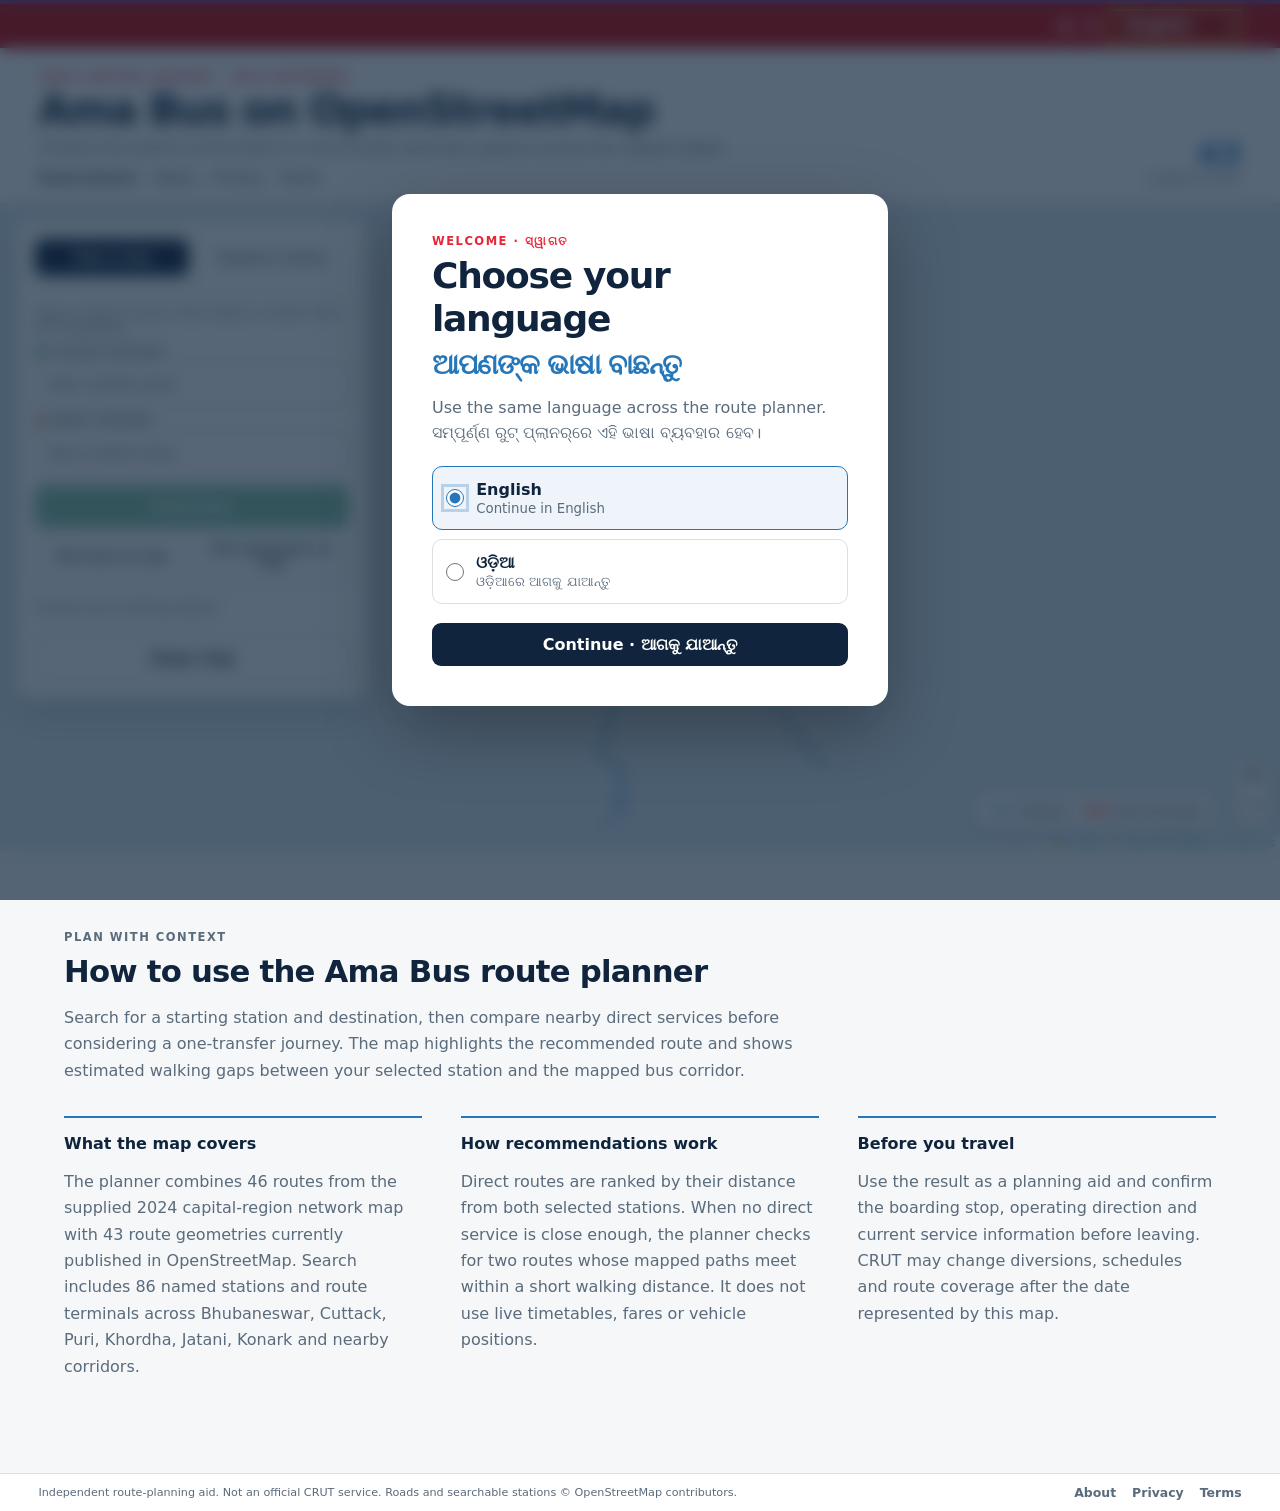
==== commit 8ff8671b: "Add explicit station selection and Find bus flow" ====
--- a/index.html
+++ b/index.html
@@ -26,8 +26,8 @@
           <svg viewBox="0 0 180 86" role="img" aria-label="Ama Bus">
             <defs>
               <linearGradient id="bus-body-gradient" x1="0" y1="0" x2="1" y2="1">
-                <stop offset="0" stop-color="#f43f4f"></stop>
-                <stop offset="1" stop-color="#c30e2e"></stop>
+                <stop offset="0" stop-color="#35c979"></stop>
+                <stop offset="1" stop-color="#087f45"></stop>
               </linearGradient>
             </defs>
             <path class="bus-shadow" d="M24 75h134c10 0 14 3 8 6H17c-6-3-3-6 7-6Z"></path>
@@ -77,16 +77,17 @@
         </div>
 
         <section id="planner-view" aria-label="Trip planner">
-          <p class="panel-prompt" data-i18n="home.prompt">Search stations; suggestions auto-match as you type.</p>
+          <p class="panel-prompt" data-i18n="home.prompt">Type a station name, then select a match from the dropdown.</p>
           <div class="station-fields">
-            <label for="start-station"><span data-i18n="home.from">From station</span>
+            <label for="start-station"><span class="station-field-label"><i class="station-label-icon pickup" aria-hidden="true"></i><span data-i18n="home.from">Pickup station</span></span>
               <input id="start-station" type="search" list="station-list" autocomplete="off" placeholder="Type a station name" data-i18n-placeholder="home.stationPlaceholder">
             </label>
-            <label for="end-station"><span data-i18n="home.to">To station</span>
+            <label for="end-station"><span class="station-field-label"><i class="station-label-icon drop" aria-hidden="true"></i><span data-i18n="home.to">Drop station</span></span>
               <input id="end-station" type="search" list="station-list" autocomplete="off" placeholder="Type a station name" data-i18n-placeholder="home.stationPlaceholder">
             </label>
             <datalist id="station-list"></datalist>
           </div>
+          <button type="button" id="find-bus" class="find-bus-button" disabled data-i18n="home.findBus">Find bus</button>
           <div class="point-actions">
             <button type="button" id="set-start" aria-pressed="false" data-i18n="home.pickStart">Pick start on map</button>
             <button type="button" id="set-end" aria-pressed="false" data-i18n="home.pickDestination">Pick destination on map</button>
--- a/styles.css
+++ b/styles.css
@@ -128,7 +128,7 @@
 
 .animated-bus svg { display: block; width: 100%; overflow: visible; animation: bus-bob .28s ease-in-out infinite alternate; }
 .bus-shadow { fill: rgba(0, 0, 0, .35); }
-.bus-body { fill: url(#bus-body-gradient); stroke: #ff6b75; stroke-width: 2; }
+.bus-body { fill: url(#bus-body-gradient); stroke: #70e5a7; stroke-width: 2; }
 .bus-accent { fill: #ffcf3f; }
 .bus-bumper { fill: #eef7ff; }
 .bus-window { fill: #bfe4ff; stroke: #eaf7ff; stroke-width: 1.5; }
@@ -175,6 +175,8 @@
   .loading-dots::after,
   .loading-progress span { animation: none; }
   .loading-progress span { width: 100%; opacity: .65; }
+  .route-animation-dot { animation: none; }
+  .map-bus { transition: none; }
 }
 
 .sr-only {
@@ -337,6 +339,8 @@
 input, select { padding: 0 .75rem; }
 button { cursor: pointer; background: var(--ink); color: #fff; font-weight: 700; }
 button:hover { background: #183c62; }
+button:disabled { cursor: not-allowed; opacity: .48; }
+button:disabled:hover { background: var(--ink); }
 input:focus-visible, select:focus-visible, button:focus-visible { outline: 3px solid rgba(37, 119, 185, .28); outline-offset: 2px; }
 
 .panel-prompt { margin: 0 0 .7rem; color: var(--muted); font-size: .82rem; }
@@ -344,6 +348,25 @@
 .station-fields { display: grid; gap: .55rem; }
 .station-fields label { margin: 0; color: var(--muted); font-size: .7rem; letter-spacing: .04em; }
 .station-fields input { display: block; margin-top: .28rem; }
+.station-field-label { display: flex; align-items: center; gap: .4rem; }
+.station-label-icon {
+  display: inline-block;
+  width: .72rem;
+  height: .72rem;
+  border: 2px solid #fff;
+  border-radius: 50%;
+  box-shadow: 0 0 0 1px rgba(16, 37, 61, .22);
+}
+.station-label-icon.pickup { background: #1f8a5b; }
+.station-label-icon.drop { background: #e3522c; }
+
+.find-bus-button {
+  margin-top: .7rem;
+  border-color: #087344;
+  background: #087f45;
+}
+.find-bus-button:hover { background: #066b3a; }
+.find-bus-button:disabled:hover { background: #087f45; }
 
 .point-actions { display: grid; grid-template-columns: 1fr 1fr; gap: .45rem; margin-top: .55rem; }
 .point-actions button { min-height: 2.2rem; padding: .35rem; background: #fff; color: var(--ink); font-size: .7rem; }
@@ -368,6 +391,83 @@
 .route-detail .via { color: var(--muted); }
 .route-detail .missing { color: #9f2b23; font-weight: 700; }
 .route-detail a { color: var(--network); font-weight: 650; }
+
+.route-animation-info {
+  display: flex;
+  align-items: flex-start;
+  gap: .45rem;
+  margin-top: .65rem;
+  padding-top: .65rem;
+  border-top: 1px solid var(--border);
+  color: var(--muted);
+  font-size: .76rem;
+  line-height: 1.35;
+}
+
+.route-animation-dot {
+  flex: 0 0 auto;
+  width: .55rem;
+  height: .55rem;
+  margin-top: .22rem;
+  border-radius: 50%;
+  background: #15945a;
+  box-shadow: 0 0 0 4px rgba(21, 148, 90, .14);
+  animation: route-animation-pulse 1.4s ease-in-out infinite;
+}
+
+.route-bus-icon { background: transparent; border: 0; }
+.map-bus {
+  --bus-angle: 0deg;
+  position: relative;
+  display: block;
+  width: 42px;
+  height: 22px;
+  border: 2px solid #086c3c;
+  border-radius: 7px 9px 5px 5px;
+  background: linear-gradient(180deg, #35c979 0 66%, #ffcf3f 66% 100%);
+  box-shadow: 0 4px 10px rgba(16, 37, 61, .3);
+  transform: rotate(var(--bus-angle));
+  transition: transform .18s linear;
+  transform-origin: center;
+}
+.map-bus::before,
+.map-bus::after {
+  content: "";
+  position: absolute;
+  bottom: -5px;
+  width: 8px;
+  height: 8px;
+  border: 2px solid #eef7ff;
+  border-radius: 50%;
+  background: #10253d;
+}
+.map-bus::before { left: 5px; }
+.map-bus::after { right: 5px; }
+.map-bus i {
+  position: absolute;
+  top: 3px;
+  width: 12px;
+  height: 7px;
+  border-radius: 2px;
+  background: #dff3ff;
+}
+.map-bus i:first-child { left: 5px; }
+.map-bus i:nth-child(2) { left: 20px; }
+.map-bus b { display: none; }
+
+.bus-stop-label {
+  border: 0 !important;
+  border-radius: 999px !important;
+  background: #087f45 !important;
+  color: #fff !important;
+  box-shadow: 0 3px 10px rgba(16, 37, 61, .25) !important;
+  font-weight: 800;
+}
+.bus-stop-label::before { border-top-color: #087f45 !important; }
+
+@keyframes route-animation-pulse {
+  50% { opacity: .48; transform: scale(.82); }
+}
 
 .map-key {
   position: absolute;
